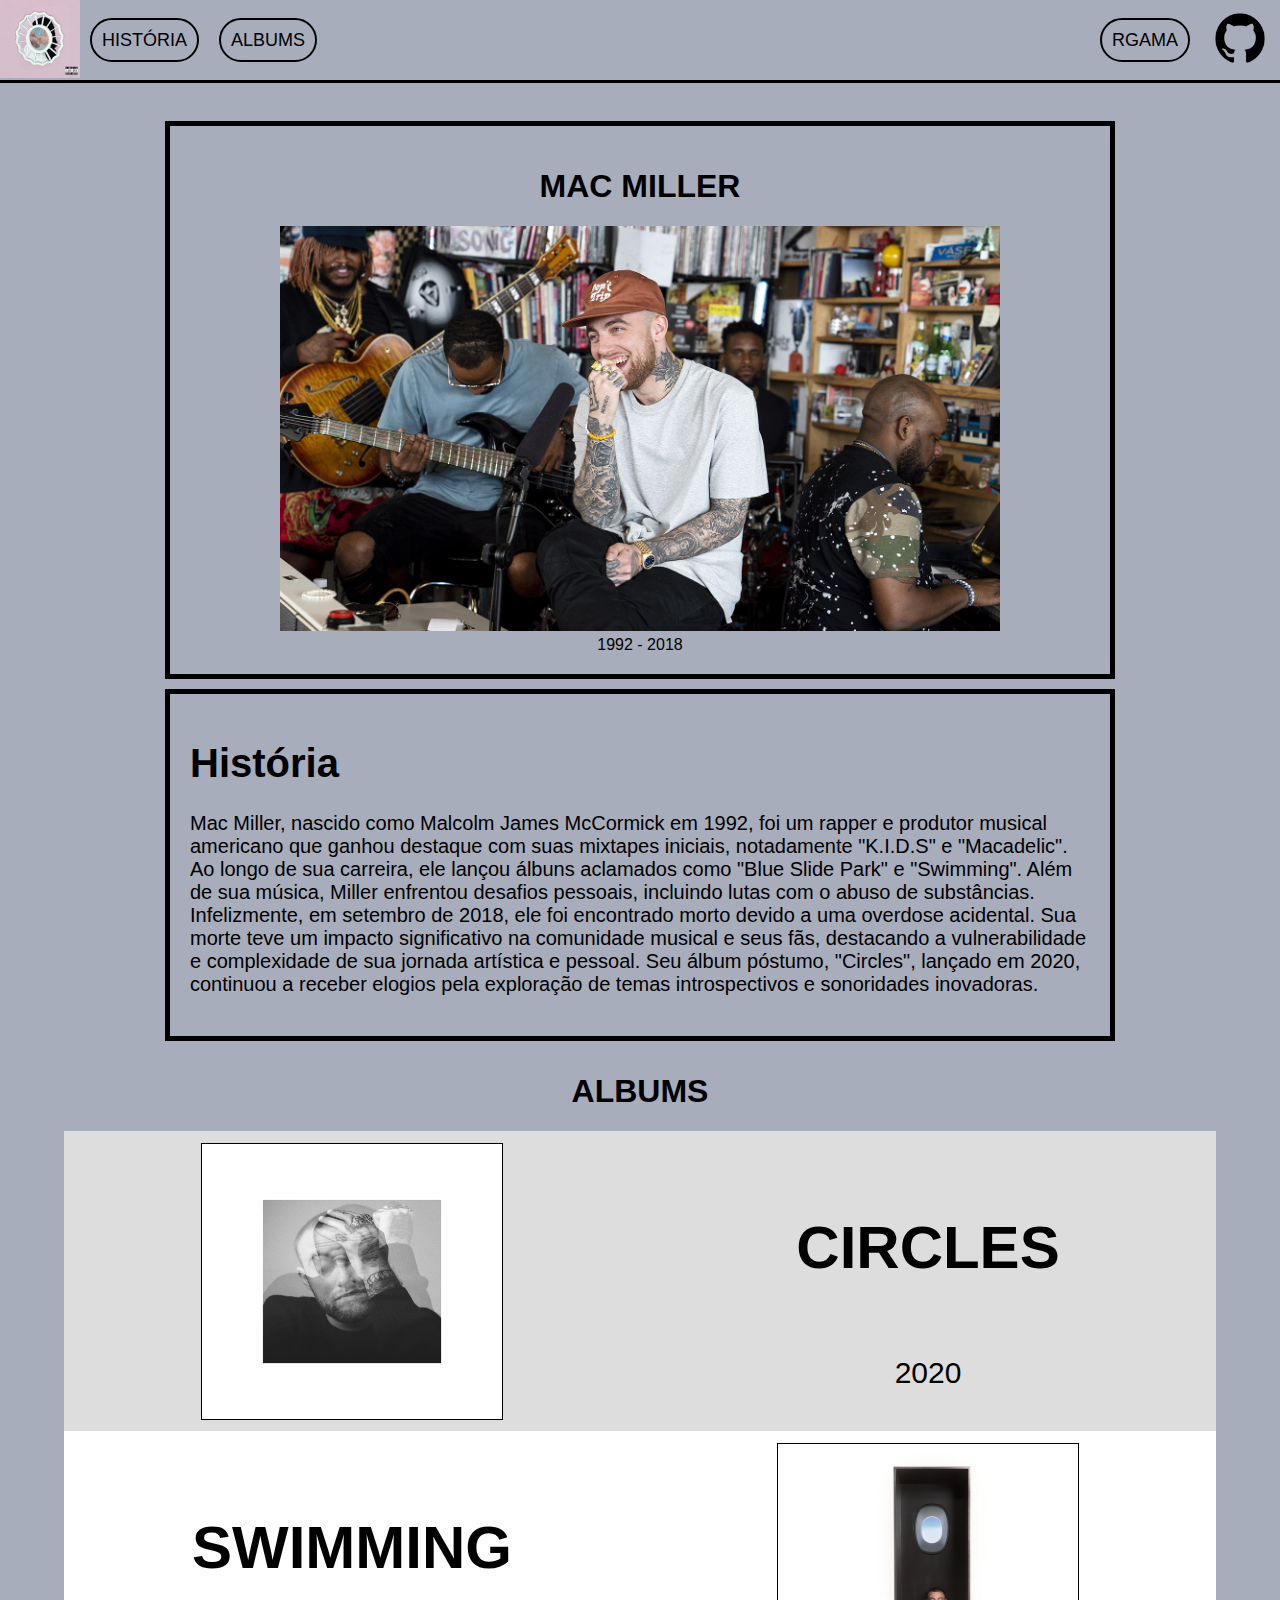
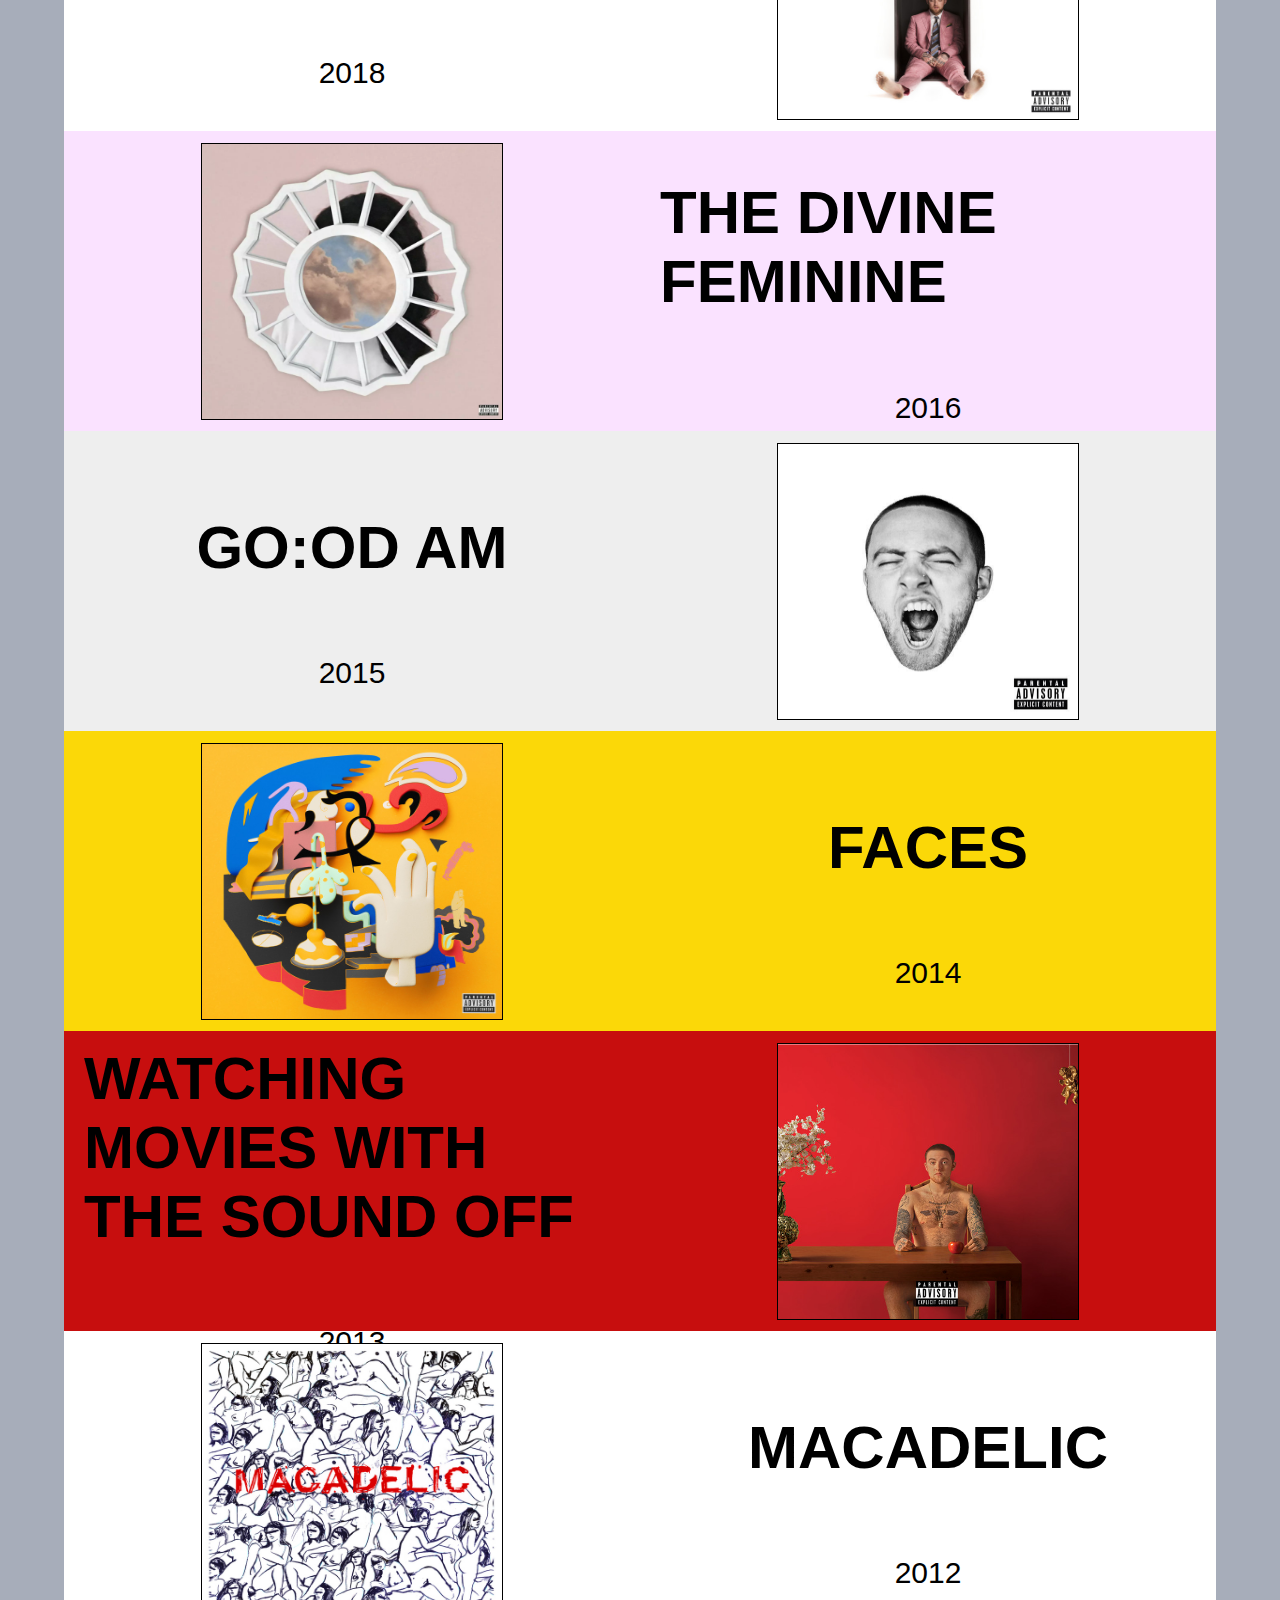
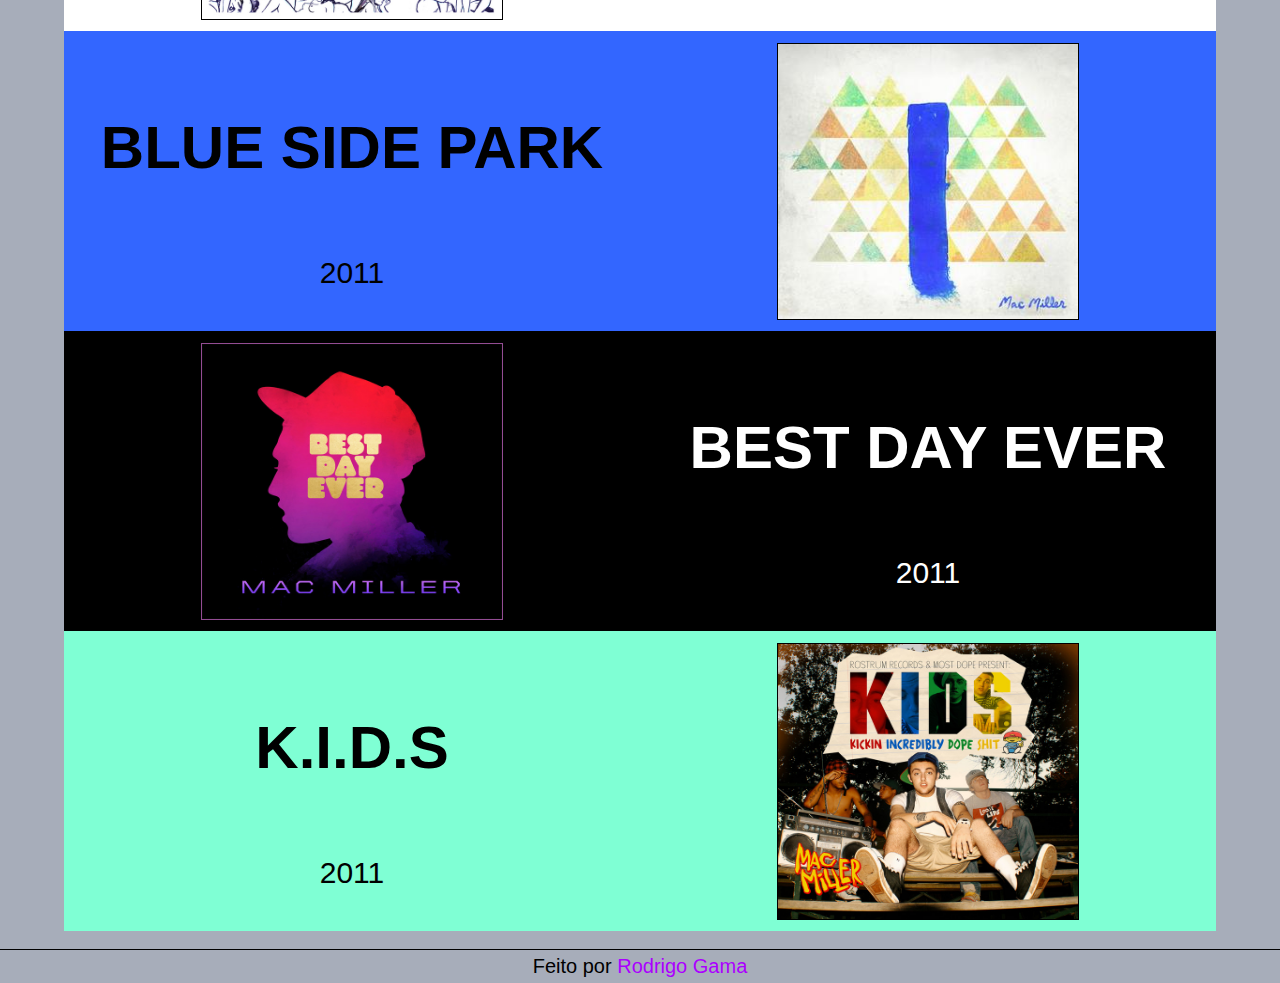
==== index.html @ cf0042e3 "Second Commit" ====
<!DOCTYPE html>

<html lang="en">
<head>
    <meta charset="UTF-8">
    <meta name="viewport" content="width=device-width, initial-scale=1.0">
    <link rel="stylesheet" href="Assets/css/style.css">
    <title>Tributo Mac Miller</title>
</head>
<body>
    <nav>
        <div class="navbar">
            <div class="navbar_left">
                <div class="logo"> <img src="Assets/Images/Logo.jpg" alt=""></div>
                <div class="link"><a href="#historia">História</a></div>
                <div class="link"><a href="#albums">Albums</a></div>
            </div>
            <div class="navbar_right">
                <div class="link"><a href="https://github.com/FRgama" target="_blank">Rgama</a></div>
                <div><a href="https://github.com/FRgama" target="_blank"><img src="Assets/Images/Github.png" alt="" ></a></div>
            </div>           
        </div>
    </nav>

    <section>
        <div class="container">
            
            <div class="principal">
            <div class="title">
                <h1>MAC MILLER</h1>
            </div>
            <div class="principal_imagem">
                <img src="Assets/Images/MacMiller.jpg" alt="">
            </div>

            <div style="margin-top: 5px;">1992 - 2018</div>            
        </div>       
    </section>

    <section>
        <div class="container">
            <div id="historia" class="historia">
                <div class="historia_titulo"><h1>História</h1></div>
                <div class="historia_texto"><p>
                    Mac Miller, nascido como Malcolm James McCormick em 1992, foi um rapper e produtor musical americano que ganhou destaque com suas mixtapes iniciais, notadamente "K.I.D.S" e "Macadelic". Ao longo de sua carreira, ele lançou álbuns aclamados como "Blue Slide Park" e "Swimming". Além de sua música, Miller enfrentou desafios pessoais, incluindo lutas com o abuso de substâncias. Infelizmente, em setembro de 2018, ele foi encontrado morto devido a uma overdose acidental. Sua morte teve um impacto significativo na comunidade musical e seus fãs, destacando a vulnerabilidade e complexidade de sua jornada artística e pessoal. Seu álbum póstumo, "Circles", lançado em 2020, continuou a receber elogios pela exploração de temas introspectivos e sonoridades inovadoras.</p></div>
            </div>
        </div>
    </section>
    

    <h1 style="text-align: center;">ALBUMS</h1>
    <section>
        <div  id="albums" class="album_nome" style="background-color: #ddd;">
            <div class="album">
                <img src="Assets/Images/Circles.jpg" alt="">
            </div>
            <div class="nome">
                <h1>Circles</h1><br>
                2020
            </div>
        </div>

        <div class="album_nome" style="background-color: white;">
            
            <div class="nome">
                <h1>swimming</h1><br>
                2018
            </div>
            
            <div class="album">
                <img src="Assets/Images/swimming.jfif" alt="">
            </div>
            
        </div>

        <div class="album_nome" style="background-color: #fae2ff;">
            <div class="album">
                <img src="Assets/Images/the divine feminine.webp" alt="">
            </div>
            <div class="nome">
                <h1>The divine feminine</h1><br>
                2016
            </div>
        </div>

        <div class="album_nome" style="background-color: #eeeeee;">
            <div class="nome">
                <h1>go:od am</h1><br>
                2015
            </div>
            <div class="album">
                <img src="Assets/Images/good-am.jpg" alt="">
            </div>    
        </div>
        
        <div class="album_nome" style="background-color: #fbd808;">
            <div class="album">
                <img src="Assets/Images/faces.jfif" alt="">
            </div>
            <div class="nome">
                <h1>faces</h1><br>
                2014
            </div>
        </div>

        <div class="album_nome" style="background-color: #c70e0e;">
            <div class="nome">
                <h1>Watching movies with the sound off</h1><br>
                2013
            </div>
            <div class="album">
                <img src="Assets/Images/watching movies with the sound off.jpg" alt="">
            </div>    
        </div>

        <div class="album_nome" style="background-color: #fff;">
            <div class="album">
                <img src="Assets/Images/macadelic.jfif" alt="">
            </div>
            <div class="nome">
                <h1>macadelic</h1><br>
                2012
            </div>
        </div>

        <div class="album_nome" style="background-color: #3366ff;">
            <div class="nome">
                <h1>Blue Side park</h1><br>
                2011
            </div>
            <div class="album">
                <img src="Assets/Images/blue side park.jpg" alt="">
            </div>    
        </div>

        <div class="album_nome" style="background-color: black; color: #fff;">
            
            <div class="album">
                <img src="Assets/Images/best day ever.jfif" alt="" style="border: 1px solid #934c93;">
            </div>
            <div class="nome">
                <h1>Best day ever</h1><br>
                2011
            </div>
        </div>

        <div class="album_nome" style="background-color: #7fffd4;">
            <div class="nome">
                <h1>k.i.d.s</h1><br>
                2011
            </div>
            <div class="album">
                <img src="Assets/Images/kids.jfif" alt="">
            </div>    
        </div>

        
    </section>
    
    <br>

    <div class="end_page">

        Feito por <a href="https://github.com/FRgama" target="_blank">Rodrigo Gama</a>
    </div>
</body>
</html>
---- Assets/css/style.css ----
*
{
    font-family: Arial, Helvetica, sans-serif;
}


body
{
    margin: 0;
    background-color: #a7adba;
}


.navbar
{

    height: 80px;
    justify-content: space-between;
    display: flex;
    border-bottom: 3px solid black;

}

.navbar_left,.navbar_right
{
    display: flex;
    align-items: center;
    justify-content: center;
}



.navbar img
{
    width: 80px;
    height: 80px;
}

.link a
{
    text-decoration: none;
    border: 2px solid black;
    border-radius: 40px;
    padding: 10px;
    margin: 10px;
    text-transform: uppercase;
    color: black;
    transition: all 0.2s linear;
    font-size: 18px;
}

.link a:hover
{
    background-color: pink;
}

.container
{
    display: flex;
    justify-content: center;

    
}

.principal
{
    display: flex;
    border: 5px solid black;
    width: 900px;
    height: auto;
    margin-top: 3%;
    padding: 20px;
    flex-direction: column;
    justify-content: center;
    align-items: center;
    
}
.principal img
{
    width: 80%;
    margin: auto;
    display: block;
}
.historia
{
    width: 900px;
    font-size: 20px;
    margin: 10px;
    border: 5px solid black;
    padding: 20px;
}

.album_nome
{
    display: flex;
    margin: auto;
    height: 300px;
    width: 90%;
    
}

.album,.nome
{
    flex: 1;
    display: flex;
    padding: 20px;
    justify-content: center;
    align-items: center;
    
}

.nome
{
    flex-direction: column;
    font: bold;
    text-transform: uppercase ;
    font-size: 30px;
    flex-wrap: nowrap;
}
.album img
{

    height: 275px;
    width: 300px;
    border: 1px solid black;
}

.end_page
{
    border-top: 1px solid black;
    font-size: 20px;
    padding: 5px 10px 5px 10px;
    text-align: center;
}

.end_page a
{
    text-decoration: none;
    color: #ab00ff;
    
}

.end_page a:hover
{
    color: #ff00c1;
}
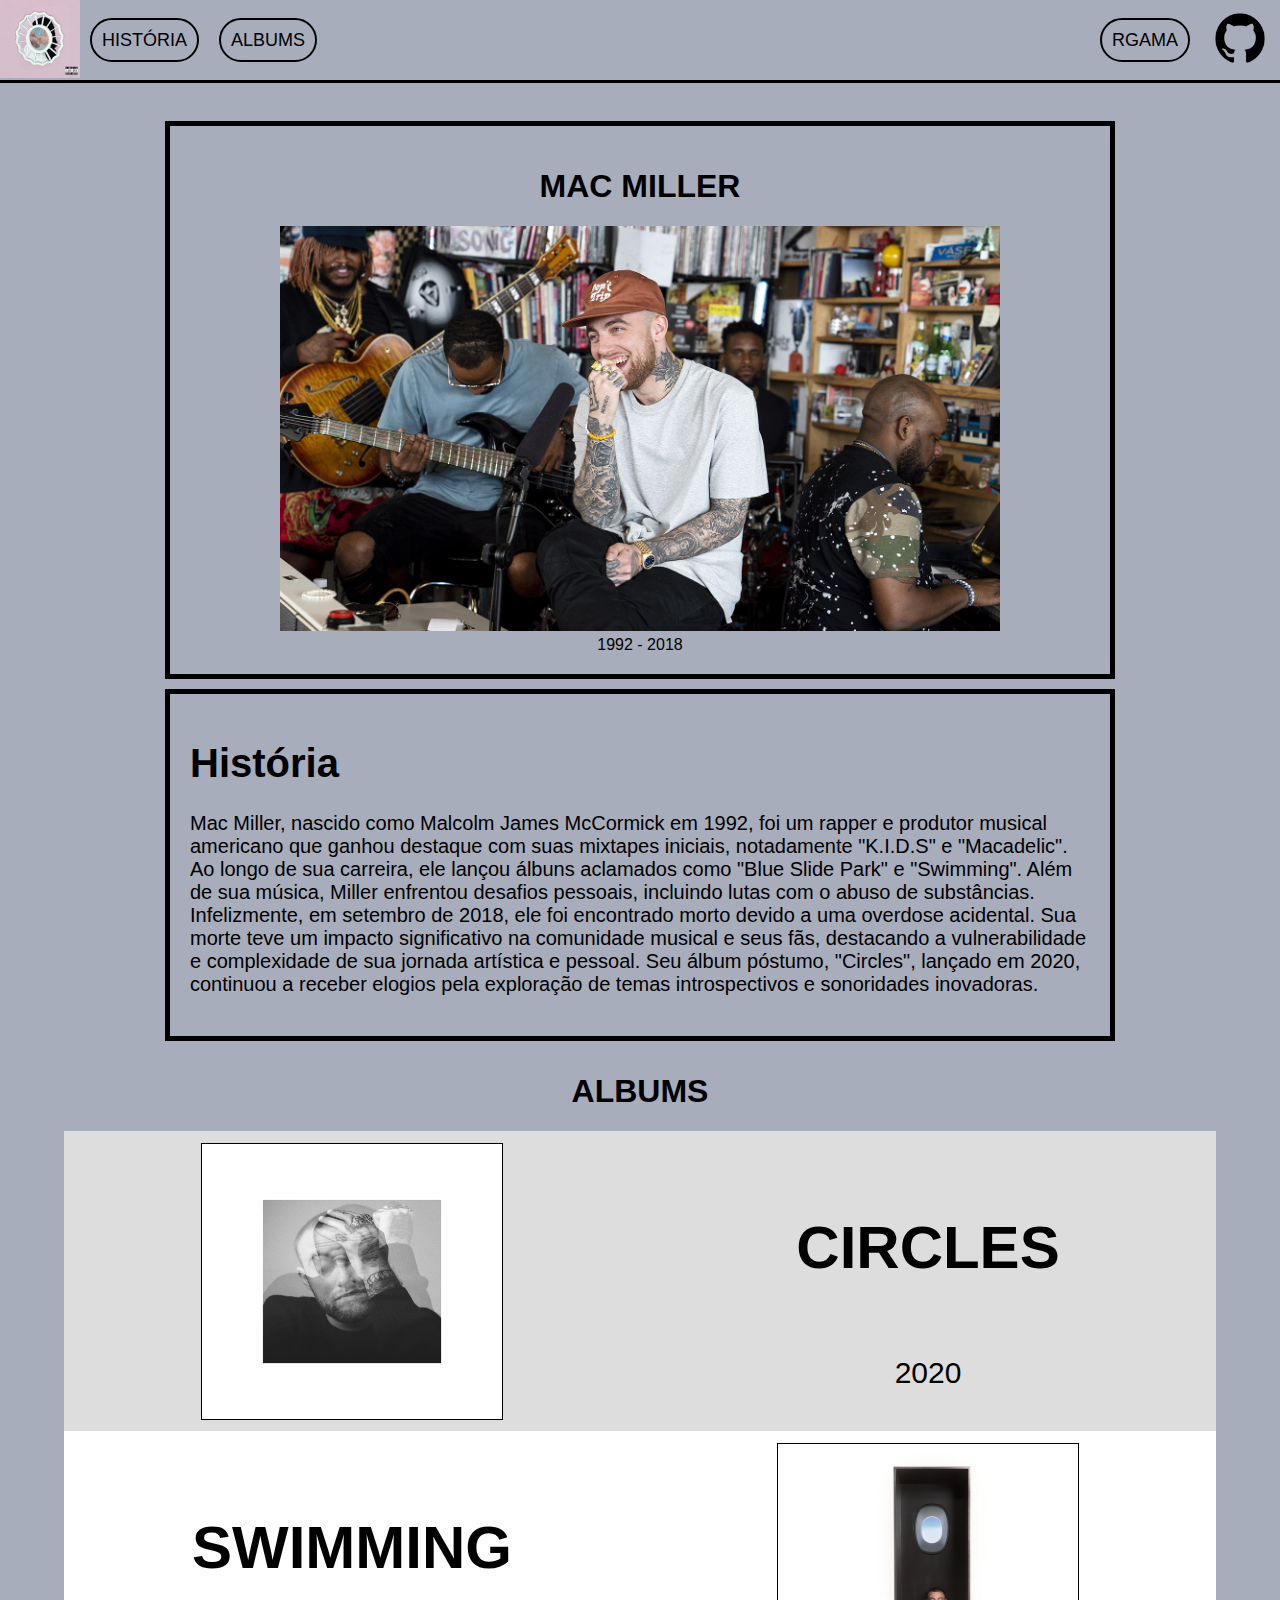
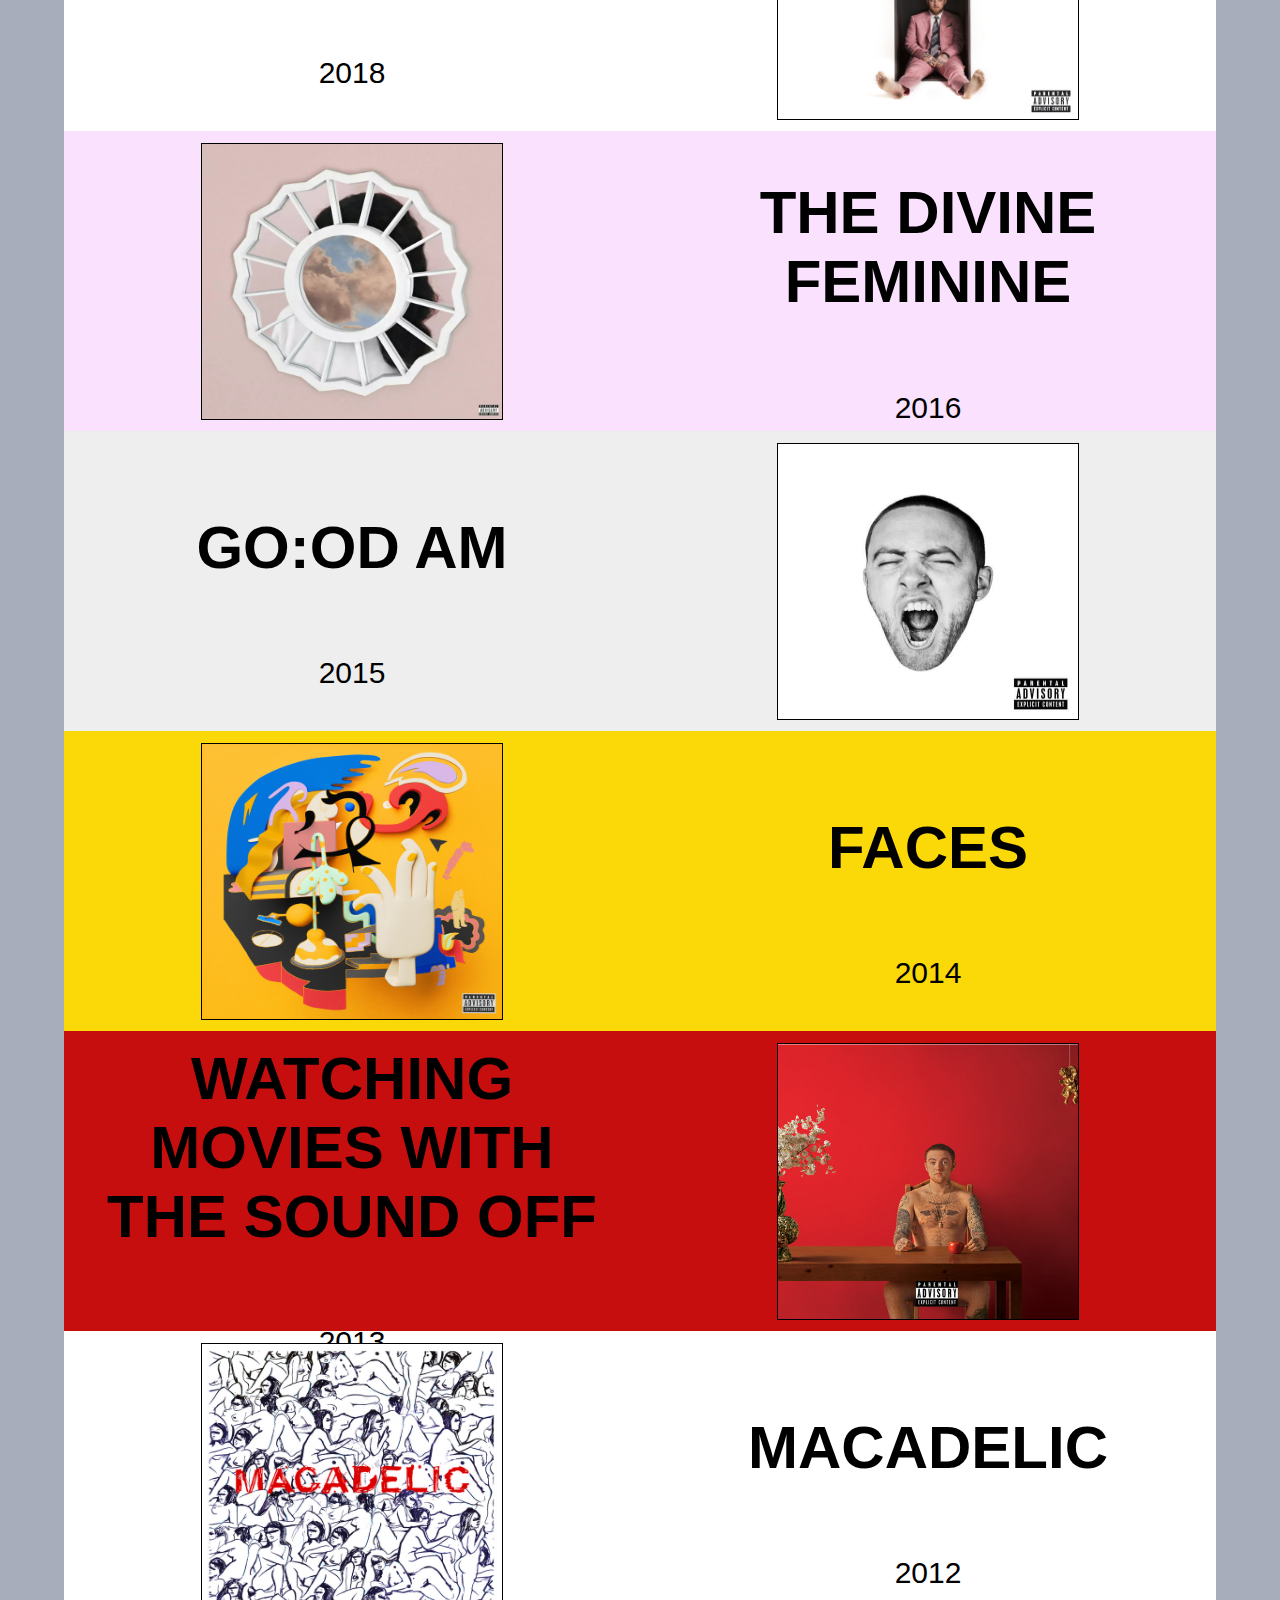
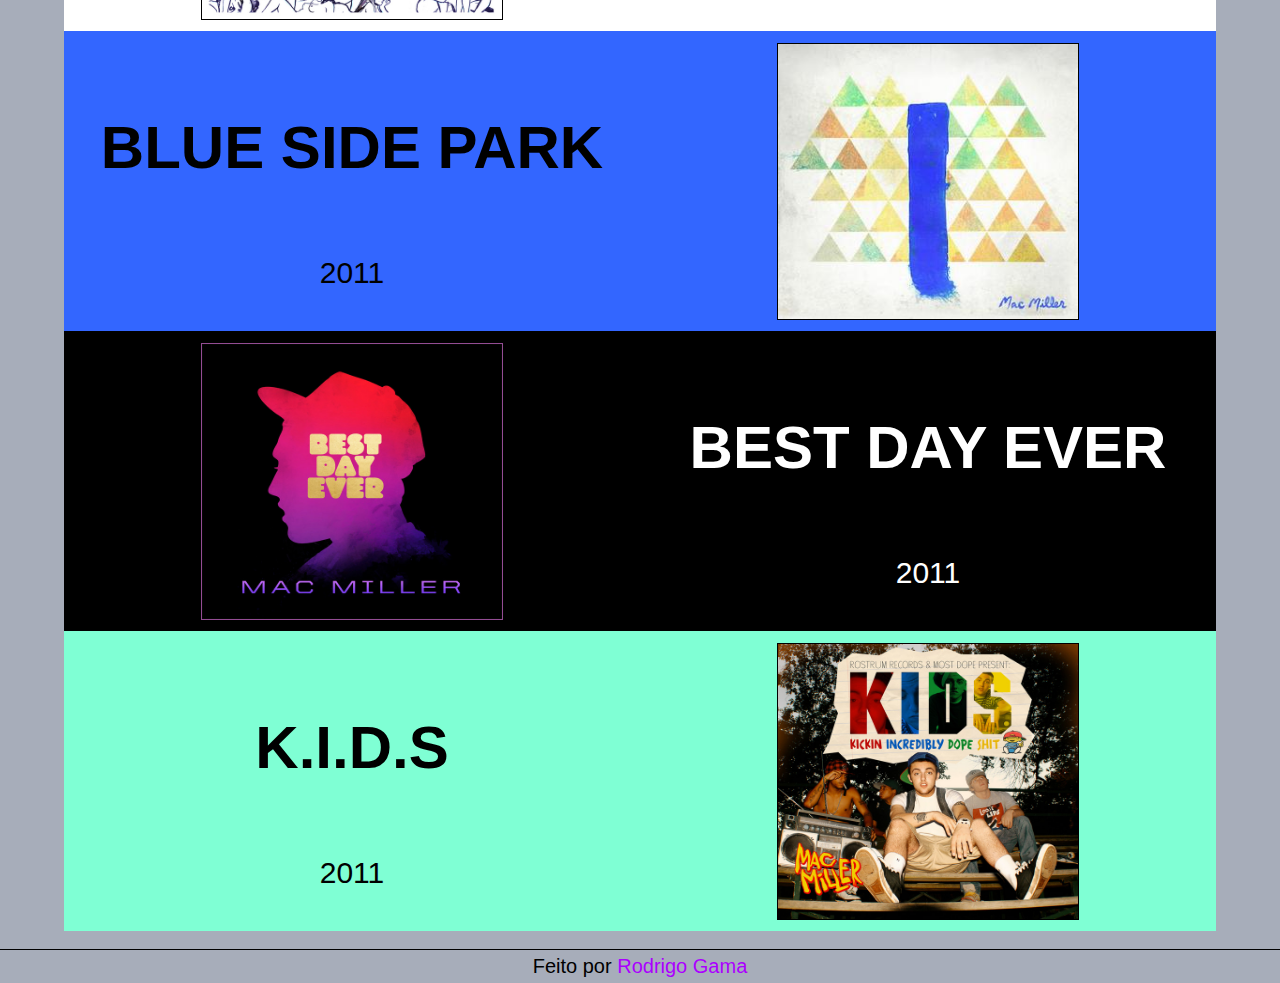
==== commit 866e344a: "3 commit" ====
--- a/index.html
+++ b/index.html
@@ -50,6 +50,7 @@
 
     <h1 style="text-align: center;">ALBUMS</h1>
     <section>
+        
         <div  id="albums" class="album_nome" style="background-color: #ddd;">
             <div class="album">
                 <img src="Assets/Images/Circles.jpg" alt="">
@@ -153,7 +154,7 @@
                 <img src="Assets/Images/kids.jfif" alt="">
             </div>    
         </div>
-
+    
         
     </section>
     
--- a/Assets/css/style.css
+++ b/Assets/css/style.css
@@ -58,8 +58,8 @@
 {
     display: flex;
     justify-content: center;
-
-    
+    align-items: center;
+    margin: auto;
 }
 
 .principal
@@ -116,6 +116,7 @@
     text-transform: uppercase ;
     font-size: 30px;
     flex-wrap: nowrap;
+    text-align: center;
 }
 .album img
 {
@@ -143,4 +144,40 @@
 .end_page a:hover
 {
     color: #ff00c1;
+}
+
+@media (max-width: 720px)
+{
+    .album_nome
+    {
+        height: 250px;
+        
+    }
+    .nome
+    {
+        font-size: 20px;
+    }
+    .album img
+    {
+        height: 200px;
+        width: 225px;
+    }
+}
+
+@media (max-width: 550px) 
+{
+    .historia, .principal
+    {
+        width: 90%;
+    }  
+
+    .album_nome
+    {
+        height: auto;
+    }
+
+    .container
+    {
+        flex-direction: column;
+    }
 }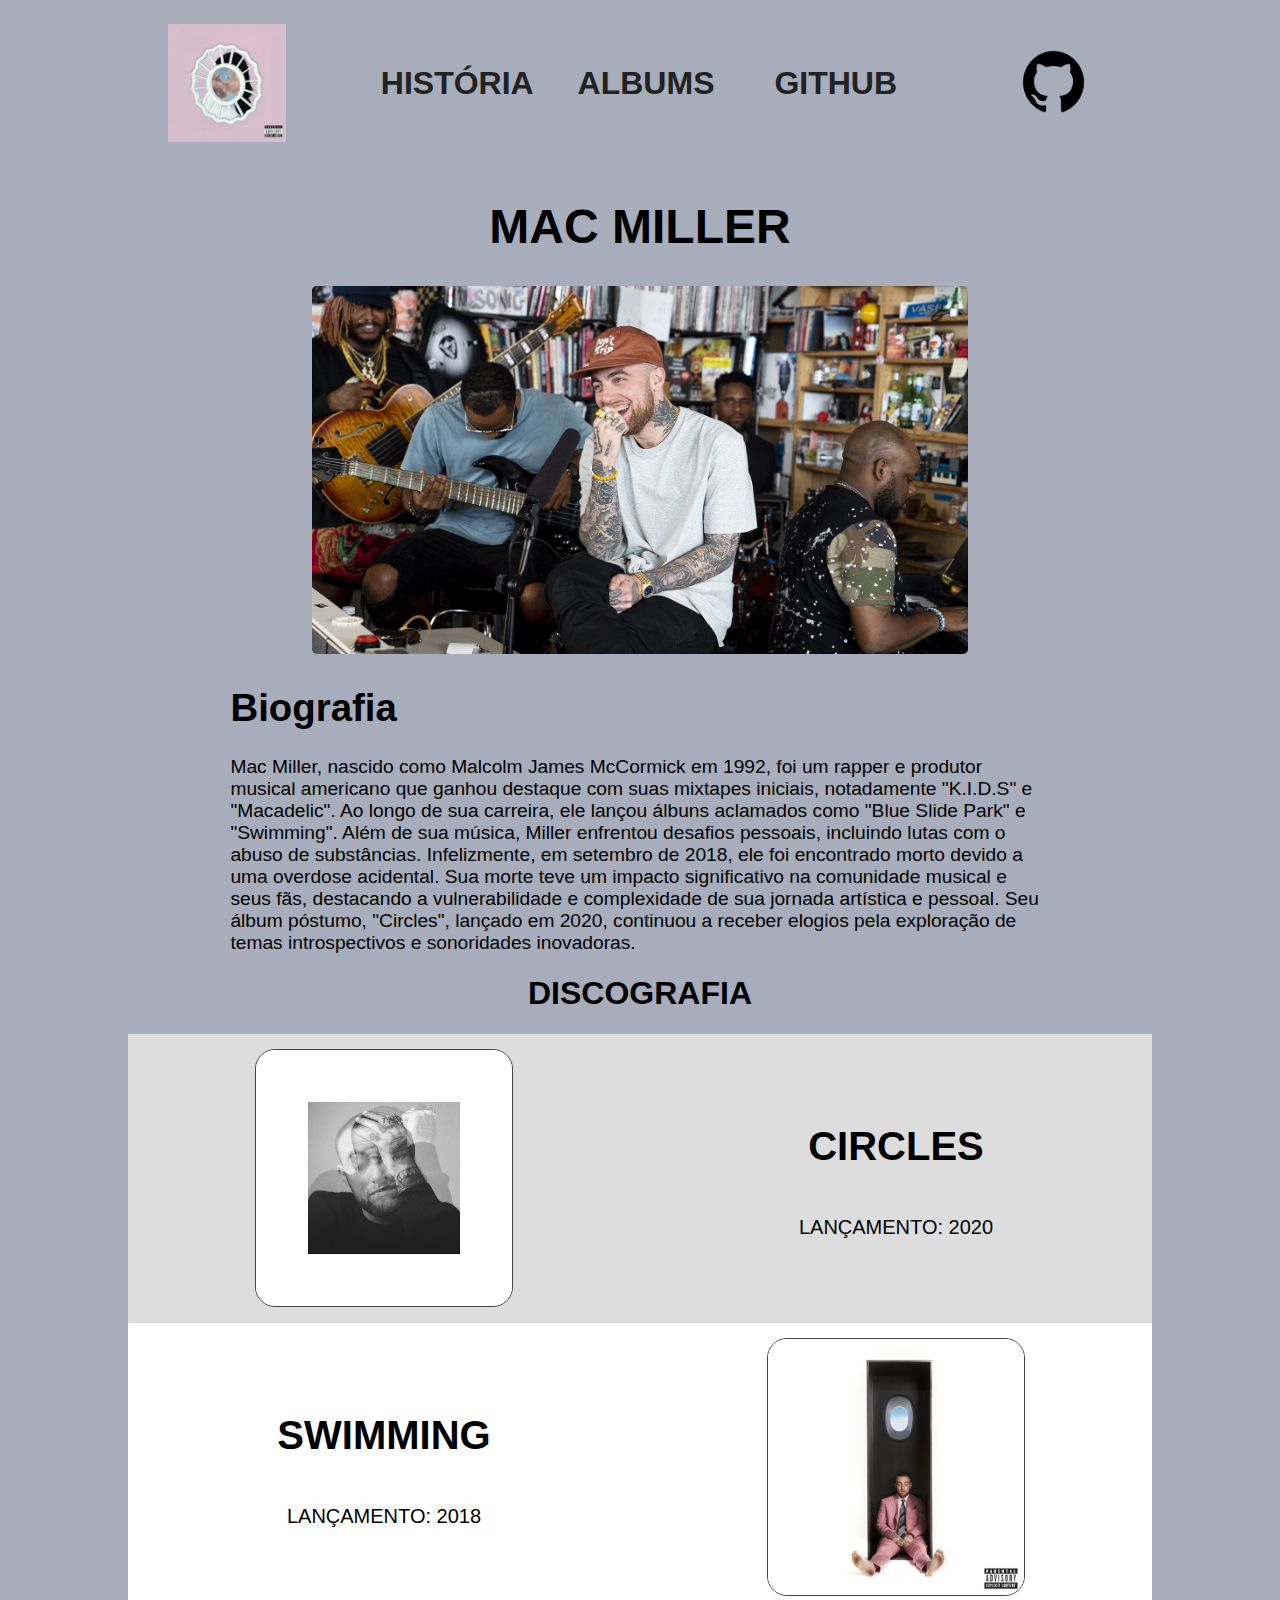
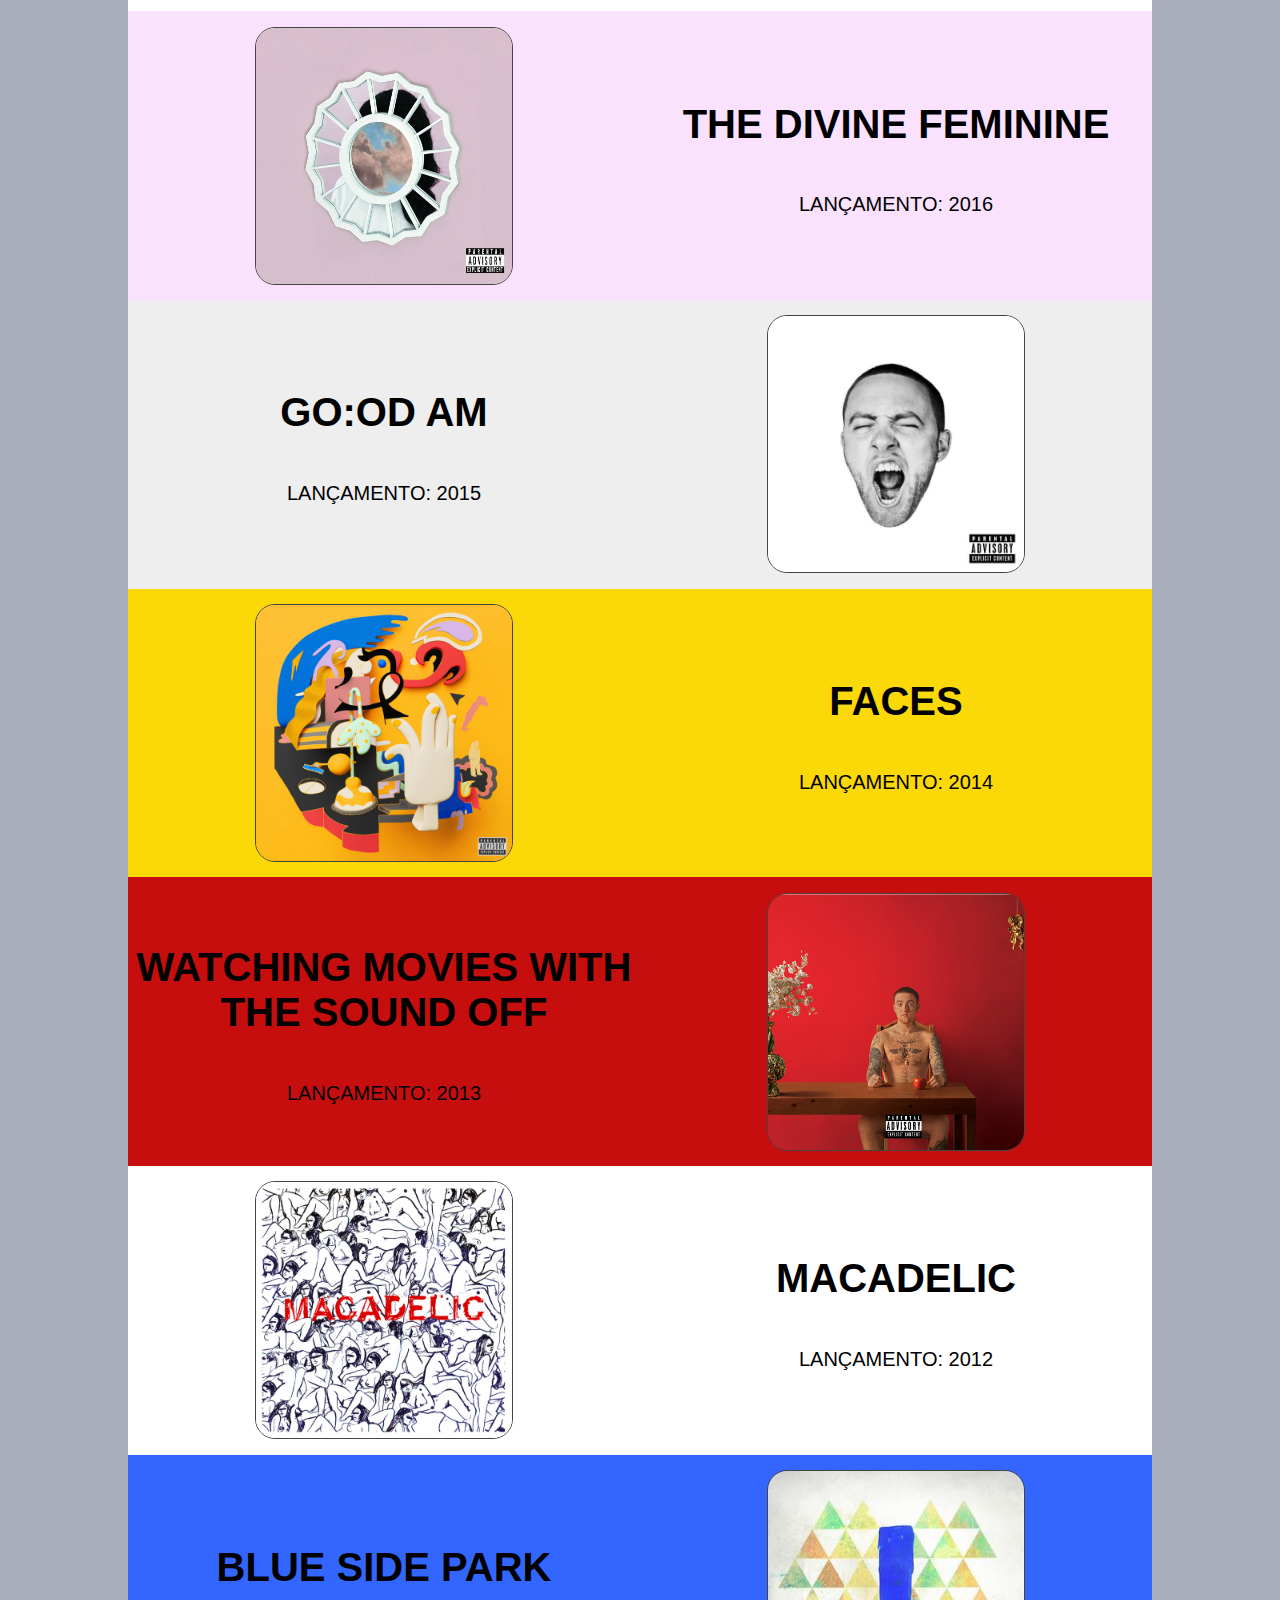
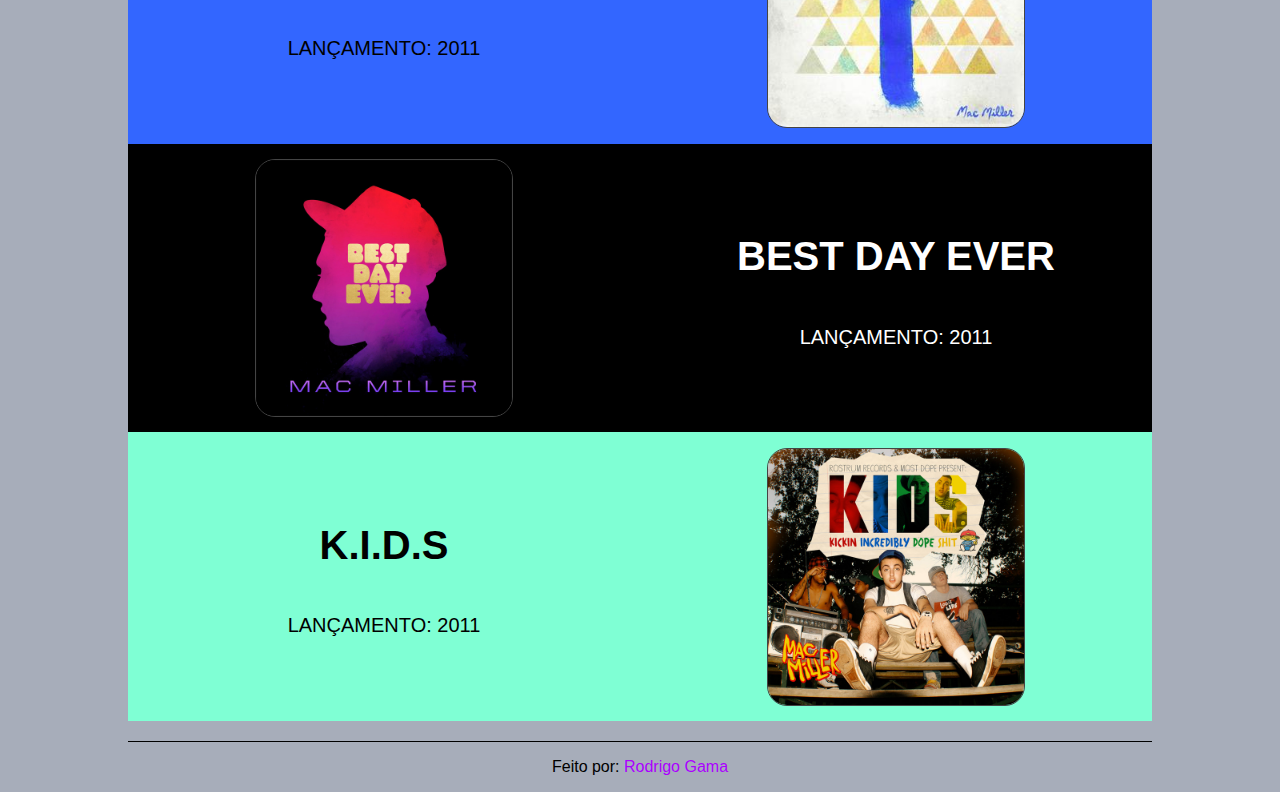
==== commit 251bd93f: "Mudanças" ====
--- a/index.html
+++ b/index.html
@@ -1,168 +1,129 @@
 <!DOCTYPE html>
-
 <html lang="en">
 <head>
     <meta charset="UTF-8">
     <meta name="viewport" content="width=device-width, initial-scale=1.0">
-    <link rel="stylesheet" href="Assets/css/style.css">
-    <title>Tributo Mac Miller</title>
+    <link rel="stylesheet" href="styles.css">
+    <link rel="shortcut icon" href="Assets/favicon.ico" type="image/x-icon">
+    <title>Mac Miller</title>
 </head>
 <body>
+    <div class="container">
     <nav>
-        <div class="navbar">
-            <div class="navbar_left">
-                <div class="logo"> <img src="Assets/Images/Logo.jpg" alt=""></div>
-                <div class="link"><a href="#historia">História</a></div>
-                <div class="link"><a href="#albums">Albums</a></div>
-            </div>
-            <div class="navbar_right">
-                <div class="link"><a href="https://github.com/FRgama" target="_blank">Rgama</a></div>
-                <div><a href="https://github.com/FRgama" target="_blank"><img src="Assets/Images/Github.png" alt="" ></a></div>
-            </div>           
-        </div>
+        <ul>
+            <li><img src="Assets/Images/Logo.jpg" alt=""></li>
+            <li><a href="#historia"><h1>história</h1></a></li>
+            <li><a href="#album"><h1>albums</h1></a></li>
+            <li><a href="https://github.com/FRgama" target="_blank"><h1>Github</h1></a></li>
+            <li><a href="https://github.com/FRgama" target="_blank"><img src="Assets/Images/Github.png" alt=""></a></li>
+            
+        </ul>
     </nav>
 
-    <section>
-        <div class="container">
+    <main>
+        
+        <section class="biografia_area">
             
-            <div class="principal">
-            <div class="title">
-                <h1>MAC MILLER</h1>
-            </div>
-            <div class="principal_imagem">
-                <img src="Assets/Images/MacMiller.jpg" alt="">
+                <div id="historia" class="main_img">
+                    <H1>MAC MILLER</H1>
+                    <img src="Assets/Images/MacMiller.jpg" alt="">
+                </div>
+                <div class="main_text">
+                    <h1>Biografia</h1>
+                    <p>Mac Miller, nascido como Malcolm James McCormick em 1992, foi um rapper e produtor musical americano que ganhou destaque com suas mixtapes iniciais, notadamente "K.I.D.S" e "Macadelic". Ao longo de sua carreira, ele lançou álbuns aclamados como "Blue Slide Park" e "Swimming". Além de sua música, Miller enfrentou desafios pessoais, incluindo lutas com o abuso de substâncias. Infelizmente, em setembro de 2018, ele foi encontrado morto devido a uma overdose acidental. Sua morte teve um impacto significativo na comunidade musical e seus fãs, destacando a vulnerabilidade e complexidade de sua jornada artística e pessoal. Seu álbum póstumo, "Circles", lançado em 2020, continuou a receber elogios pela exploração de temas introspectivos e sonoridades inovadoras.</p>
+                </div>
+        </section>
+
+        <h1 style="text-align: center;">DISCOGRAFIA</h1>
+        <section  class="albums_grid">
+            
+            <div id="album" class="album_card">
+                <div class="album_card_img"><img src="Assets/Images/Circles.jpg" alt=""></div>
+                <div class="album_card_text">
+                    <h1>Circles</h1>
+                    <p>Lançamento: 2020</p>
+                </div>
             </div>
 
-            <div style="margin-top: 5px;">1992 - 2018</div>            
-        </div>       
-    </section>
+            <div  class="album_card">
+                <div class="album_card_text">
+                    <h1>Swimming</h1>
+                    <p>Lançamento: 2018</p>
+                </div>
+                <div class="album_card_img"><img src="Assets/Images/swimming.jfif" alt=""></div>
+            </div>
 
-    <section>
-        <div class="container">
-            <div id="historia" class="historia">
-                <div class="historia_titulo"><h1>História</h1></div>
-                <div class="historia_texto"><p>
-                    Mac Miller, nascido como Malcolm James McCormick em 1992, foi um rapper e produtor musical americano que ganhou destaque com suas mixtapes iniciais, notadamente "K.I.D.S" e "Macadelic". Ao longo de sua carreira, ele lançou álbuns aclamados como "Blue Slide Park" e "Swimming". Além de sua música, Miller enfrentou desafios pessoais, incluindo lutas com o abuso de substâncias. Infelizmente, em setembro de 2018, ele foi encontrado morto devido a uma overdose acidental. Sua morte teve um impacto significativo na comunidade musical e seus fãs, destacando a vulnerabilidade e complexidade de sua jornada artística e pessoal. Seu álbum póstumo, "Circles", lançado em 2020, continuou a receber elogios pela exploração de temas introspectivos e sonoridades inovadoras.</p></div>
+            <div class="album_card">
+                <div class="album_card_img"><img src="Assets/Images/Logo.jpg" alt=""></div>
+                <div class="album_card_text">
+                    <h1>The Divine Feminine</h1>
+                    <p>Lançamento: 2016</p>
+                </div>
             </div>
-        </div>
-    </section>
+
+            <div class="album_card">
+                <div class="album_card_text">
+                    <h1>Go:od am</h1>
+                    <p>Lançamento: 2015</p>
+                </div>
+                <div class="album_card_img"><img src="Assets/Images/good-am.jpg" alt=""></div>
+            </div>
+
+            <div class="album_card">
+                <div class="album_card_img"><img src="Assets/Images/faces.jfif" alt=""></div>
+                <div class="album_card_text">
+                    <h1>faces</h1>
+                    <p>Lançamento: 2014</p>
+                </div>
+            </div>
+
+            <div class="album_card">
+                <div class="album_card_text">
+                    <h1>watching movies with the sound off</h1>
+                    <p>Lançamento: 2013</p>
+                </div>
+                <div class="album_card_img"><img src="Assets/Images/watching movies with the sound off.jpg" alt=""></div>
+            </div>
+
+            <div class="album_card">
+                <div class="album_card_img"><img src="Assets/Images/macadelic.jfif" alt=""></div>
+                <div class="album_card_text">
+                    <h1>Macadelic</h1>
+                    <p>Lançamento: 2012</p>
+                </div>
+            </div>
+
+
+            <div class="album_card">
+                <div class="album_card_text">
+                    <h1>Blue Side Park</h1>
+                    <p>Lançamento: 2011</p>
+                </div>
+                <div class="album_card_img"><img src="Assets/Images/blue side park.jpg" alt=""></div>
+            </div>
+
+            <div class="album_card">
+                <div class="album_card_img"><img src="Assets/Images/best day ever.jfif" alt=""></div>
+                <div class="album_card_text">
+                    <h1>best day ever</h1>
+                    <p>Lançamento: 2011</p>
+                </div>
+            </div>
+
+            <div class="album_card">
+                <div class="album_card_text">
+                    <h1>k.i.d.s</h1>
+                    <p>Lançamento: 2011</p>
+                </div>
+                <div class="album_card_img"><img src="Assets/Images/kids.jfif" alt=""></div>
+            </div>
+        </section>
+    </main>
+
+    <footer>
+        <p>Feito por: <a href="https://www.linkedin.com/in/rodrigo-gama-b38705231/" target="_blank">Rodrigo Gama</a></p>
+    </footer>
+</div>
     
-
-    <h1 style="text-align: center;">ALBUMS</h1>
-    <section>
-        
-        <div  id="albums" class="album_nome" style="background-color: #ddd;">
-            <div class="album">
-                <img src="Assets/Images/Circles.jpg" alt="">
-            </div>
-            <div class="nome">
-                <h1>Circles</h1><br>
-                2020
-            </div>
-        </div>
-
-        <div class="album_nome" style="background-color: white;">
-            
-            <div class="nome">
-                <h1>swimming</h1><br>
-                2018
-            </div>
-            
-            <div class="album">
-                <img src="Assets/Images/swimming.jfif" alt="">
-            </div>
-            
-        </div>
-
-        <div class="album_nome" style="background-color: #fae2ff;">
-            <div class="album">
-                <img src="Assets/Images/the divine feminine.webp" alt="">
-            </div>
-            <div class="nome">
-                <h1>The divine feminine</h1><br>
-                2016
-            </div>
-        </div>
-
-        <div class="album_nome" style="background-color: #eeeeee;">
-            <div class="nome">
-                <h1>go:od am</h1><br>
-                2015
-            </div>
-            <div class="album">
-                <img src="Assets/Images/good-am.jpg" alt="">
-            </div>    
-        </div>
-        
-        <div class="album_nome" style="background-color: #fbd808;">
-            <div class="album">
-                <img src="Assets/Images/faces.jfif" alt="">
-            </div>
-            <div class="nome">
-                <h1>faces</h1><br>
-                2014
-            </div>
-        </div>
-
-        <div class="album_nome" style="background-color: #c70e0e;">
-            <div class="nome">
-                <h1>Watching movies with the sound off</h1><br>
-                2013
-            </div>
-            <div class="album">
-                <img src="Assets/Images/watching movies with the sound off.jpg" alt="">
-            </div>    
-        </div>
-
-        <div class="album_nome" style="background-color: #fff;">
-            <div class="album">
-                <img src="Assets/Images/macadelic.jfif" alt="">
-            </div>
-            <div class="nome">
-                <h1>macadelic</h1><br>
-                2012
-            </div>
-        </div>
-
-        <div class="album_nome" style="background-color: #3366ff;">
-            <div class="nome">
-                <h1>Blue Side park</h1><br>
-                2011
-            </div>
-            <div class="album">
-                <img src="Assets/Images/blue side park.jpg" alt="">
-            </div>    
-        </div>
-
-        <div class="album_nome" style="background-color: black; color: #fff;">
-            
-            <div class="album">
-                <img src="Assets/Images/best day ever.jfif" alt="" style="border: 1px solid #934c93;">
-            </div>
-            <div class="nome">
-                <h1>Best day ever</h1><br>
-                2011
-            </div>
-        </div>
-
-        <div class="album_nome" style="background-color: #7fffd4;">
-            <div class="nome">
-                <h1>k.i.d.s</h1><br>
-                2011
-            </div>
-            <div class="album">
-                <img src="Assets/Images/kids.jfif" alt="">
-            </div>    
-        </div>
-    
-        
-    </section>
-    
-    <br>
-
-    <div class="end_page">
-
-        Feito por <a href="https://github.com/FRgama" target="_blank">Rodrigo Gama</a>
-    </div>
 </body>
 </html>--- a/styles.css
+++ b/styles.css
@@ -0,0 +1,196 @@
+body{
+    background-color: #a7adba;
+    margin: 0;
+    padding: 0;
+    box-sizing: border-box;
+    font-family: Arial, Helvetica, sans-serif;
+    scroll-behavior: smooth;
+}
+
+
+*{list-style-type: none}
+a{text-decoration: none;}
+
+.container{
+    display: flex;
+    flex-direction: column;
+    max-width: 1200px;
+    width: 80%;
+    margin: 0 auto;
+}
+
+
+/*NavBar*/
+nav{display: flex;}
+ul{
+    display: flex;
+}
+
+li{
+    display: flex;
+    font-size: 100%;
+    text-align: center;
+    justify-content: space-between;
+    align-items: center;
+    width: 100%;
+}
+
+li a{ 
+    color: #222;
+    text-transform: uppercase;
+    border: 1px solid transparent;
+    border-radius: 20px;
+    padding: 15px;
+    transition: 0.2s;
+}
+
+
+li a:hover{
+    background-color: #F8C8DC;
+}
+
+
+li img{
+    max-width: 60%;
+    height: auto;
+}
+
+
+/*MAIN*/
+
+
+.biografia_area{
+    width: 80%;
+
+    margin: 0 auto;
+}
+.main_img{    
+    text-align: center;
+    font-size: 150%;
+}
+
+.main_img img{
+    width: 80%;
+    height: auto;
+    border-radius: 5px;
+}
+
+.main_text{
+    font-size: 120%;
+}
+
+.album_grid{
+
+    display: flex;
+    flex-direction: column;
+    border-radius: 10px;
+
+}
+
+.album_card_img, .album_card_text{flex: 1;}
+
+.album_card{
+    display: flex;
+    justify-content: space-around;
+    align-items: center;
+}
+.album_card_img{
+    display: flex;
+    justify-content: center;
+    width: 100%;
+    height: auto;
+}
+.album_card_text{
+    display: flex;
+    text-align: center;
+    flex-direction: column;
+    justify-content: center;
+    align-items: center;
+    font-size: 125%;
+    text-transform: uppercase;
+}
+.album_card_img img{
+    width: 50%;
+    height: auto;
+    border-radius: 20px;
+    border: 1px solid #444;
+    margin: 3%;
+}
+
+
+.album_card:nth-child(1){background-color: #ddd;}
+.album_card:nth-child(2){background-color: white;}
+.album_card:nth-child(3){background-color: #fae2ff;}
+.album_card:nth-child(4){background-color: #eee;}
+.album_card:nth-child(5){background-color: #fbd808;}
+.album_card:nth-child(6){background-color: #c70e0e;}
+.album_card:nth-child(7){background-color: #fff;}
+.album_card:nth-child(8){background-color: #3366ff;}
+.album_card:nth-child(9){background-color: black; color: #fff;}
+.album_card:nth-child(10){background-color: #7fffd4;;}
+
+
+
+footer{
+    margin-top: 2%;
+    border-top: 1px solid black;
+    text-align: center;
+}
+
+ a{
+    text-decoration: none;
+    color: #ab00ff;
+    
+}
+
+ a:hover{
+    color: #ff00c1;
+}
+
+/* Adicione esta parte no final do seu arquivo CSS */
+
+/* Estilo para telas menores que 768px de largura */
+@media screen and (max-width: 768px) {
+    .container {
+        width: 95%; /* Reduz a largura do container */
+    }
+    
+    nav{
+        display: flex;
+        justify-content: center;
+        align-items: center;
+        margin-bottom: 2%;
+        
+    }
+    nav img{display: none;}
+    
+
+
+    nav ul li {
+         /* Adiciona um espaço entre os itens */
+        text-align: center; /* Centraliza o texto */
+        font-size: 12px; /* Reduz o tamanho do texto */
+        padding: 5px 0; /* Adiciona um preenchimento vertical para melhor espaçamento */
+    }
+
+    .main_img img {
+        width: 100%; 
+    }
+
+    .main_text {
+        font-size: 100%; 
+    }
+
+    .album_card_img img {
+        width: 80%; 
+    }
+
+    .album_card_text{
+        font-size: 100%;
+    }
+}
+
+
+
+
+
